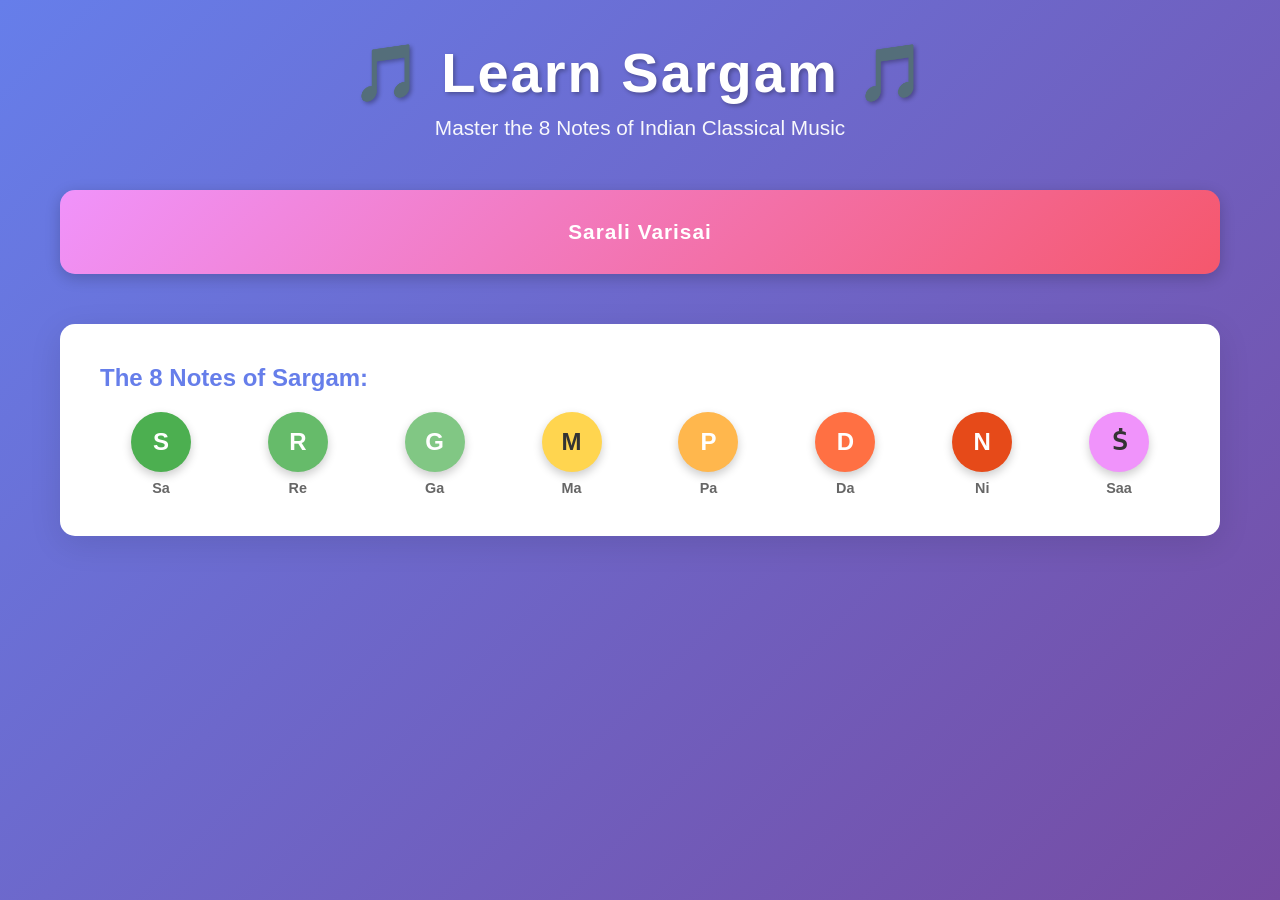
==== index.html @ 54e6c897 "Add files via upload" ====
<!DOCTYPE html>
<html lang="en">
<head>
    <meta charset="UTF-8">
    <meta name="viewport" content="width=device-width, initial-scale=1.0">
    <title>Music Notes - Learn Sargam</title>
    <link rel="stylesheet" href="styles.css">
</head>
<body>
    <div id="app">
        <!-- Home Page -->
        <div id="homePage" class="page active">
            <div class="home-container">
                <div class="header">
                    <h1>🎵 Learn Sargam 🎵</h1>
                    <p class="subtitle">Master the 8 Notes of Indian Classical Music</p>
                </div>

                <div class="lessons-grid" id="lessonsContainer">
                    <!-- Lessons will be loaded dynamically -->
                </div>

                <div class="notes-info">
                    <h3>The 8 Notes of Sargam:</h3>
                    <div class="notes-display">
                        <div class="note-label">
                            <span class="note-letter S">S</span>
                            <span class="note-name">Sa</span>
                        </div>
                        <div class="note-label">
                            <span class="note-letter R">R</span>
                            <span class="note-name">Re</span>
                        </div>
                        <div class="note-label">
                            <span class="note-letter G">G</span>
                            <span class="note-name">Ga</span>
                        </div>
                        <div class="note-label">
                            <span class="note-letter M">M</span>
                            <span class="note-name">Ma</span>
                        </div>
                        <div class="note-label">
                            <span class="note-letter P">P</span>
                            <span class="note-name">Pa</span>
                        </div>
                        <div class="note-label">
                            <span class="note-letter D">D</span>
                            <span class="note-name">Da</span>
                        </div>
                        <div class="note-label">
                            <span class="note-letter N">N</span>
                            <span class="note-name">Ni</span>
                        </div>
                        <div class="note-label">
                            <span class="note-letter Sa">Ṡ</span>
                            <span class="note-name">Saa</span>
                        </div>
                    </div>
                </div>
            </div>
        </div>

        <!-- Lesson Page -->
        <div id="lessonPage" class="page">
            <div class="lesson-header">
                <button class="back-btn" onclick="goHome()">← Back</button>
                <h2 id="lessonTitle"></h2>
                <div></div> <!-- spacer -->
            </div>

            <div class="lesson-container">
                <!-- Left: Text Content -->
                <div class="lesson-text-panel">
                    <h3>Notes Pattern</h3>
                    <div id="notesContent" class="notes-content">
                        <!-- Content will be loaded here -->
                    </div>
                </div>

                <!-- Right: Animation Panel -->
                <div class="lesson-animation-panel">
                    <div class="controls-panel">
                        <button id="playBtn" class="control-btn play-btn" onclick="togglePlay()">
                            <span class="btn-icon">▶</span> Play
                        </button>
                        <button id="stopBtn" class="control-btn stop-btn" onclick="stopPlay()">
                            <span class="btn-icon">⏹</span> Stop
                        </button>
                        <div class="toggle-controls">
                            <button id="soundToggle" class="toggle-btn active" onclick="toggleSound()">
                                <span class="btn-icon">🔊</span> Sound
                            </button>
                            <button id="voiceToggle" class="toggle-btn" onclick="toggleVoice()">
                                <span class="btn-icon">🎤</span> Voice
                            </button>
                        </div>
                    </div>

                    <div class="staff-container">
                        <div class="staff">
                            <div class="staff-line"></div>
                            <div class="staff-line"></div>
                            <div class="staff-line"></div>
                            <div class="staff-line"></div>
                            <div class="staff-line"></div>
                            <div class="staff-line"></div>
                            <div class="staff-line"></div>
                            <div class="staff-line"></div>
                        </div>
                        <div id="notesAnimation" class="notes-animation">
                            <!-- Animated notes will be placed here -->
                        </div>
                    </div>

                    <div class="progress-info">
                        <span id="progressText">Ready to learn</span>
                        <div class="progress-bar">
                            <div id="progressFill" class="progress-fill"></div>
                        </div>
                    </div>
                </div>
            </div>
        </div>
    </div>

    <script src="script.js"></script>
</body>
</html>
---- styles.css ----
* {
    margin: 0;
    padding: 0;
    box-sizing: border-box;
}

body {
    font-family: 'Segoe UI', Tahoma, Geneva, Verdana, sans-serif;
    background: linear-gradient(135deg, #667eea 0%, #764ba2 100%);
    min-height: 100vh;
    color: #333;
}

#app {
    width: 100%;
    min-height: 100vh;
}

.page {
    display: none;
    width: 100%;
    min-height: 100vh;
    animation: fadeIn 0.5s ease-in;
}

.page.active {
    display: block;
}

@keyframes fadeIn {
    from {
        opacity: 0;
        transform: translateY(20px);
    }
    to {
        opacity: 1;
        transform: translateY(0);
    }
}

/* HOME PAGE STYLES */
.home-container {
    max-width: 1200px;
    margin: 0 auto;
    padding: 40px 20px;
}

.header {
    text-align: center;
    color: white;
    margin-bottom: 50px;
    animation: slideDown 0.6s ease-out;
}

.header h1 {
    font-size: 3.5em;
    margin-bottom: 10px;
    text-shadow: 2px 2px 4px rgba(0, 0, 0, 0.3);
    letter-spacing: 2px;
}

.header .subtitle {
    font-size: 1.3em;
    opacity: 0.95;
    font-weight: 300;
}

@keyframes slideDown {
    from {
        opacity: 0;
        transform: translateY(-30px);
    }
    to {
        opacity: 1;
        transform: translateY(0);
    }
}

.lessons-grid {
    display: grid;
    grid-template-columns: repeat(auto-fit, minmax(250px, 1fr));
    gap: 20px;
    margin-bottom: 50px;
}

.lesson-btn {
    background: linear-gradient(135deg, #f093fb 0%, #f5576c 100%);
    color: white;
    border: none;
    padding: 30px;
    border-radius: 15px;
    font-size: 1.3em;
    font-weight: bold;
    cursor: pointer;
    transition: all 0.3s ease;
    box-shadow: 0 4px 15px rgba(0, 0, 0, 0.2);
    text-transform: capitalize;
    letter-spacing: 1px;
}

.lesson-btn:hover {
    transform: translateY(-5px);
    box-shadow: 0 8px 25px rgba(0, 0, 0, 0.3);
}

.lesson-btn:active {
    transform: translateY(-2px);
}

.notes-info {
    background: white;
    padding: 40px;
    border-radius: 15px;
    box-shadow: 0 8px 32px rgba(0, 0, 0, 0.1);
    animation: slideUp 0.6s ease-out 0.2s both;
}

@keyframes slideUp {
    from {
        opacity: 0;
        transform: translateY(30px);
    }
    to {
        opacity: 1;
        transform: translateY(0);
    }
}

.notes-info h3 {
    color: #667eea;
    margin-bottom: 20px;
    font-size: 1.5em;
}

.notes-display {
    display: grid;
    grid-template-columns: repeat(auto-fit, minmax(80px, 1fr));
    gap: 15px;
}

.note-label {
    display: flex;
    flex-direction: column;
    align-items: center;
    gap: 8px;
}

.note-letter {
    width: 60px;
    height: 60px;
    border-radius: 50%;
    display: flex;
    align-items: center;
    justify-content: center;
    color: white;
    font-weight: bold;
    font-size: 1.5em;
    box-shadow: 0 4px 10px rgba(0, 0, 0, 0.2);
    transition: transform 0.3s ease;
}

.note-letter:hover {
    transform: scale(1.1);
}

.note-letter.S {
    background: #4CAF50;
}

.note-letter.R {
    background: #66BB6A;
}

.note-letter.G {
    background: #81C784;
}

.note-letter.M {
    background: #FFD54F;
    color: #333;
}

.note-letter.P {
    background: #FFB74D;
    color: white;
}

.note-letter.D {
    background: #FF7043;
}

.note-letter.N {
    background: #E64A19;
}

.note-letter.Sa {
    background: #f093fb;
    color: #333;
}

.note-name {
    font-size: 0.9em;
    color: #666;
    font-weight: 600;
}

/* LESSON PAGE STYLES */
.lesson-header {
    background: white;
    padding: 20px 30px;
    display: flex;
    justify-content: space-between;
    align-items: center;
    box-shadow: 0 2px 10px rgba(0, 0, 0, 0.1);
}

.back-btn {
    background: #667eea;
    color: white;
    border: none;
    padding: 10px 20px;
    border-radius: 8px;
    cursor: pointer;
    font-size: 1em;
    font-weight: bold;
    transition: all 0.3s ease;
}

.back-btn:hover {
    background: #764ba2;
    transform: translateX(-3px);
}

.lesson-header h2 {
    color: #667eea;
    flex-grow: 1;
    text-align: center;
}

.lesson-container {
    display: grid;
    grid-template-columns: 0.8fr 2.2fr;
    gap: 20px;
    padding: 30px;
    max-width: 1600px;
    margin: 0 auto;
    min-height: calc(100vh - 80px);
}

.lesson-text-panel {
    background: white;
    padding: 30px;
    border-radius: 15px;
    box-shadow: 0 4px 15px rgba(0, 0, 0, 0.1);
    overflow-y: auto;
    max-height: calc(100vh - 110px);
}

.lesson-text-panel h3 {
    color: #667eea;
    margin-bottom: 20px;
    font-size: 1.3em;
}

.notes-content {
    font-size: 1.1em;
    line-height: 2.2;
    letter-spacing: 0.1em;
    font-family: 'Courier New', monospace;
    color: #333;
    word-spacing: 0.5em;
    font-weight: bold;
}

.note-line {
    padding: 8px 10px;
    border-radius: 5px;
    transition: all 0.3s ease;
}

.note-line.line-highlight {
    background: linear-gradient(90deg, #FFE082 0%, #FFD54F 100%);
    color: #333;
    font-weight: bold;
    box-shadow: 0 2px 8px rgba(255, 213, 79, 0.4);
}

.varisai-button-container {
    display: flex;
    justify-content: center;
}

.varisai-button {
    background: linear-gradient(135deg, #667eea 0%, #764ba2 100%);
    color: white;
    border: none;
    padding: 12px 24px;
    border-radius: 8px;
    font-size: 1.1em;
    font-weight: bold;
    cursor: pointer;
    transition: all 0.3s ease;
    box-shadow: 0 4px 15px rgba(102, 126, 234, 0.4);
    text-transform: capitalize;
    letter-spacing: 1px;
}

.varisai-button:hover {
    transform: translateY(-2px);
    box-shadow: 0 6px 20px rgba(102, 126, 234, 0.6);
    background: linear-gradient(135deg, #764ba2 0%, #667eea 100%);
}

.varisai-button:active {
    transform: translateY(0);
    box-shadow: 0 2px 10px rgba(102, 126, 234, 0.4);
}

.lesson-animation-panel {
    background: white;
    padding: 30px;
    border-radius: 15px;
    box-shadow: 0 4px 15px rgba(0, 0, 0, 0.1);
    display: flex;
    flex-direction: column;
    gap: 20px;
}

.controls-panel {
    display: flex;
    flex-direction: column;
    gap: 15px;
}

.control-btn {
    padding: 12px 20px;
    border: none;
    border-radius: 8px;
    font-size: 1em;
    font-weight: bold;
    cursor: pointer;
    transition: all 0.3s ease;
    color: white;
    display: flex;
    align-items: center;
    justify-content: center;
    gap: 8px;
}

.play-btn {
    background: linear-gradient(135deg, #4CAF50 0%, #45a049 100%);
    font-size: 1.1em;
}

.play-btn:hover {
    background: linear-gradient(135deg, #45a049 0%, #3d8b40 100%);
    transform: translateY(-2px);
}

.play-btn.playing {
    background: linear-gradient(135deg, #FF9800 0%, #F57C00 100%);
}

.stop-btn {
    background: linear-gradient(135deg, #f44336 0%, #d32f2f 100%);
}

.stop-btn:hover {
    background: linear-gradient(135deg, #d32f2f 0%, #b71c1c 100%);
    transform: translateY(-2px);
}

.toggle-controls {
    display: grid;
    grid-template-columns: 1fr 1fr;
    gap: 10px;
}

.toggle-btn {
    padding: 10px 15px;
    border: 2px solid #667eea;
    background: white;
    color: #667eea;
    border-radius: 8px;
    cursor: pointer;
    font-weight: bold;
    transition: all 0.3s ease;
    display: flex;
    align-items: center;
    justify-content: center;
    gap: 8px;
}

.toggle-btn.active {
    background: #667eea;
    color: white;
}

.toggle-btn:hover {
    transform: translateY(-2px);
}

.btn-icon {
    font-size: 1.2em;
}

.staff-container {
    flex-grow: 1;
    position: relative;
    background: #f9f9f9;
    border-radius: 10px;
    overflow: hidden;
    min-height: 350px;
    border: 2px solid #e0e0e0;
}

.staff {
    position: absolute;
    width: 100%;
    height: 100%;
    pointer-events: none;
}

.staff-line {
    position: absolute;
    width: 100%;
    height: 2px;
    background: #ddd;
}

.staff-line:nth-child(1) {
    top: 12.5%;
}
.staff-line:nth-child(2) {
    top: 25%;
}
.staff-line:nth-child(3) {
    top: 37.5%;
}
.staff-line:nth-child(4) {
    top: 50%;
}
.staff-line:nth-child(5) {
    top: 62.5%;
}
.staff-line:nth-child(6) {
    top: 75%;
}
.staff-line:nth-child(7) {
    top: 87.5%;
}
.staff-line:nth-child(8) {
    bottom: 0;
}

.notes-animation {
    position: absolute;
    width: 100%;
    height: 100%;
    padding: 30px;
}

.animated-note {
    position: absolute;
    width: 55px;
    height: 55px;
    border-radius: 50%;
    display: flex;
    align-items: center;
    justify-content: center;
    font-weight: 900;
    color: white;
    box-shadow: 0 2px 8px rgba(0, 0, 0, 0.2);
    border: 3px solid transparent;
    transition: all 0.2s ease;
    font-size: 2em;
    cursor: default;
    opacity: 0.6;
}

.animated-note.S { background: #4CAF50; color: white; }
.animated-note.R { background: #66BB6A; color: white; }
.animated-note.G { background: #81C784; color: white; }
.animated-note.M { background: #FFD54F; color: #333; }
.animated-note.P { background: #FFB74D; color: white; }
.animated-note.D { background: #FF7043; color: white; }
.animated-note.N { background: #E64A19; color: white; }
.animated-note.Sa { background: #9C27B0; color: white; }

.animated-note.highlight {
    border-color: #FFD700;
    box-shadow: 0 0 30px rgba(255, 215, 0, 1), 0 0 50px rgba(255, 215, 0, 0.6), 0 2px 8px rgba(0, 0, 0, 0.2);
    transform: scale(1.25);
    opacity: 1;
}

.progress-info {
    display: flex;
    flex-direction: column;
    gap: 10px;
}

#progressText {
    font-size: 0.9em;
    color: #666;
    font-weight: 600;
}

.progress-bar {
    width: 100%;
    height: 8px;
    background: #e0e0e0;
    border-radius: 4px;
    overflow: hidden;
}

.progress-fill {
    height: 100%;
    background: linear-gradient(90deg, #4CAF50 0%, #FFD54F 50%, #D32F2F 100%);
    width: 0%;
    transition: width 0.3s ease;
}

/* RESPONSIVE DESIGN */
@media (max-width: 1024px) {
    .lesson-container {
        grid-template-columns: 1fr;
    }

    .header h1 {
        font-size: 2.5em;
    }
}

@media (max-width: 768px) {
    .notes-display {
        grid-template-columns: repeat(4, 1fr);
    }

    .lesson-text-panel {
        max-height: 300px;
    }

    .notes-content {
        font-size: 1.02em;
        letter-spacing: 0.2em;
        word-spacing: 0.2em;
    }

    .animated-note {
        width: 40px;
        height: 40px;
        font-size: 1em;
    }
}

@media (max-width: 480px) {
    .header h1 {
        font-size: 2em;
    }

    .header .subtitle {
        font-size: 1em;
    }

    .notes-display {
        grid-template-columns: repeat(2, 1fr);
        gap: 10px;
    }

    .note-letter {
        width: 50px;
        height: 50px;
        font-size: 1.2em;
    }

    .control-btn {
        padding: 10px;
        font-size: 0.95em;
    }

    .toggle-controls {
        grid-template-columns: 1fr;
    }
}

/* SCROLLBAR STYLING */
::-webkit-scrollbar {
    width: 8px;
}

::-webkit-scrollbar-track {
    background: #f1f1f1;
    border-radius: 10px;
}

::-webkit-scrollbar-thumb {
    background: #667eea;
    border-radius: 10px;
}

::-webkit-scrollbar-thumb:hover {
    background: #764ba2;
}
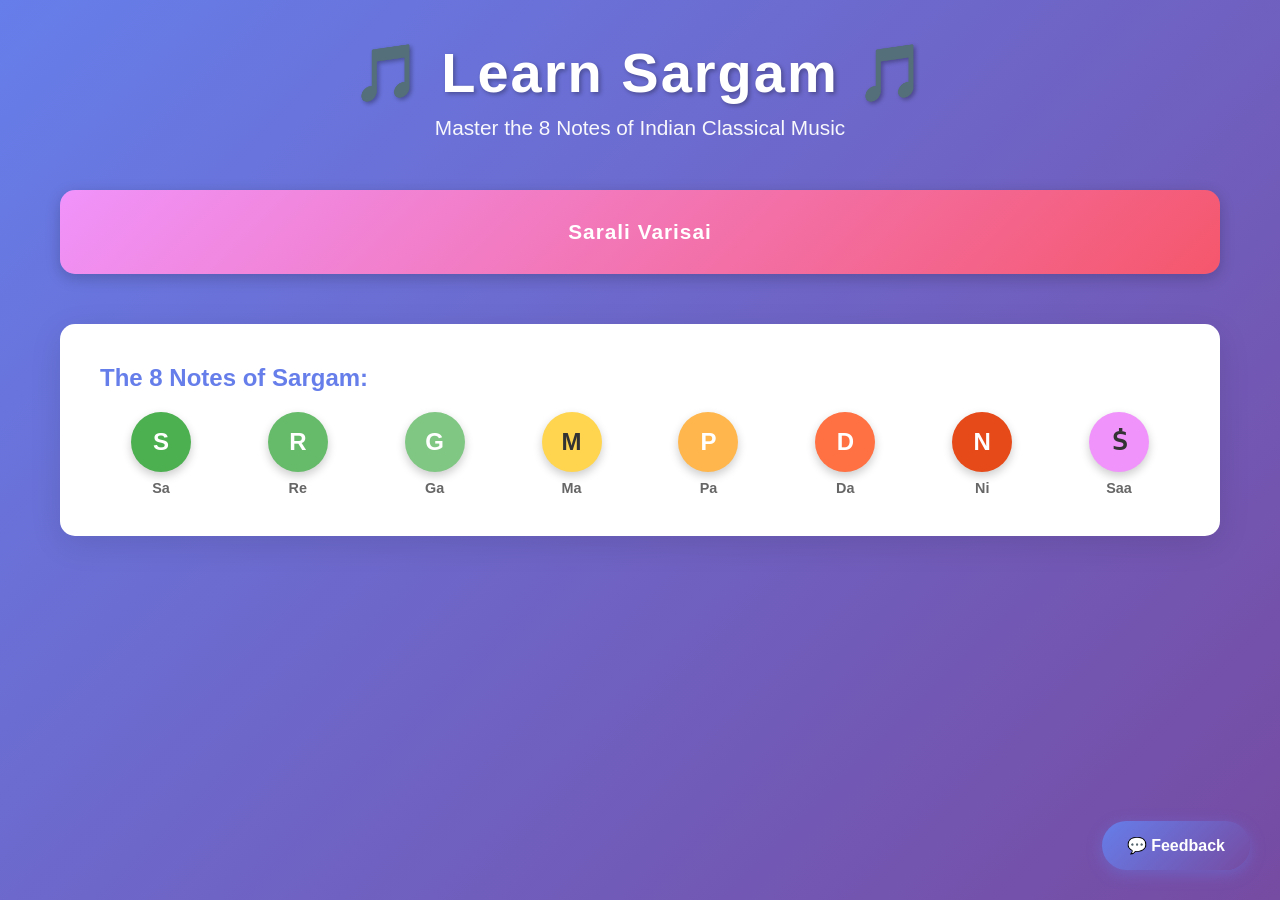
==== commit d390a283: "Add files via upload" ====
--- a/index.html
+++ b/index.html
@@ -123,6 +123,63 @@
         </div>
     </div>
 
+    <!-- Feedback Modal -->
+    <div id="feedbackModal" class="feedback-modal">
+        <div class="feedback-content">
+            <div class="feedback-header">
+                <h2>📝 Send Your Feedback</h2>
+                <button class="feedback-close" onclick="closeFeedback()">×</button>
+            </div>
+            
+            <div class="feedback-body">
+                <!-- Name Section -->
+                <div class="feedback-section">
+                    <label for="feedbackName">Your Name:</label>
+                    <input type="text" id="feedbackName" placeholder="Enter your name">
+                </div>
+
+                <!-- Rating Section -->
+                <div class="feedback-section">
+                    <label>How would you rate this app? ⭐</label>
+                    <div class="rating-stars">
+                        <button class="star" onclick="setRating(1)" data-rating="1">★</button>
+                        <button class="star" onclick="setRating(2)" data-rating="2">★</button>
+                        <button class="star" onclick="setRating(3)" data-rating="3">★</button>
+                        <button class="star" onclick="setRating(4)" data-rating="4">★</button>
+                        <button class="star" onclick="setRating(5)" data-rating="5">★</button>
+                    </div>
+                    <span id="ratingDisplay" class="rating-display">Select a rating</span>
+                </div>
+                
+                <!-- Feedback Text -->
+                <div class="feedback-section">
+                    <label for="feedbackText">Your Feedback:</label>
+                    <textarea id="feedbackText" placeholder="Tell us what you think... (optional)" rows="5"></textarea>
+                </div>
+                
+                <!-- Email (Optional) -->
+                <div class="feedback-section">
+                    <label for="feedbackEmail">Your Email (optional):</label>
+                    <input type="email" id="feedbackEmail" placeholder="yourname@example.com">
+                </div>
+
+                <!-- Previous Feedback Display -->
+                <div class="feedback-section" id="feedbackListSection" style="display: none;">
+                    <label>� What Others Say:</label>
+                    <div id="feedbackList" class="feedback-list"></div>
+                </div>
+            </div>
+            
+            <div class="feedback-footer">
+                <button class="feedback-btn cancel" onclick="closeFeedback()">Cancel</button>
+                <button class="feedback-btn submit" onclick="submitFeedback()">Submit Feedback</button>
+            </div>
+        </div>
+    </div>
+
+    <!-- Floating Feedback Button -->
+    <button id="feedbackBtn" class="floating-feedback-btn" onclick="openFeedback()">💬 Feedback</button>
+
     <script src="script.js"></script>
 </body>
 </html>
--- a/styles.css
+++ b/styles.css
@@ -599,6 +599,341 @@
     border-radius: 10px;
 }
 
+/* FEEDBACK SECTION */
+.floating-feedback-btn {
+    position: fixed;
+    bottom: 30px;
+    right: 30px;
+    background: linear-gradient(135deg, #667eea 0%, #764ba2 100%);
+    color: white;
+    border: none;
+    padding: 15px 25px;
+    border-radius: 50px;
+    font-size: 1em;
+    font-weight: bold;
+    cursor: pointer;
+    box-shadow: 0 4px 15px rgba(102, 126, 234, 0.4);
+    transition: all 0.3s ease;
+    z-index: 900;
+}
+
+.floating-feedback-btn:hover {
+    transform: translateY(-3px);
+    box-shadow: 0 6px 20px rgba(102, 126, 234, 0.6);
+}
+
+.floating-feedback-btn:active {
+    transform: translateY(-1px);
+}
+
+.feedback-modal {
+    display: none;
+    position: fixed;
+    top: 0;
+    left: 0;
+    right: 0;
+    bottom: 0;
+    background: rgba(0, 0, 0, 0.5);
+    z-index: 1000;
+    align-items: center;
+    justify-content: center;
+    padding: 20px;
+}
+
+.feedback-modal.active {
+    display: flex;
+}
+
+.feedback-content {
+    background: white;
+    border-radius: 15px;
+    max-width: 500px;
+    width: 100%;
+    box-shadow: 0 10px 40px rgba(0, 0, 0, 0.3);
+    animation: slideUp 0.3s ease-out;
+}
+
+@keyframes slideUp {
+    from {
+        opacity: 0;
+        transform: translateY(30px);
+    }
+    to {
+        opacity: 1;
+        transform: translateY(0);
+    }
+}
+
+.feedback-header {
+    background: linear-gradient(135deg, #667eea 0%, #764ba2 100%);
+    color: white;
+    padding: 25px;
+    border-radius: 15px 15px 0 0;
+    display: flex;
+    justify-content: space-between;
+    align-items: center;
+}
+
+.feedback-header h2 {
+    margin: 0;
+    font-size: 1.5em;
+}
+
+.feedback-close {
+    background: none;
+    border: none;
+    color: white;
+    font-size: 2em;
+    cursor: pointer;
+    padding: 0;
+    width: 40px;
+    height: 40px;
+    display: flex;
+    align-items: center;
+    justify-content: center;
+    transition: transform 0.2s;
+}
+
+.feedback-close:hover {
+    transform: rotate(90deg);
+}
+
+.feedback-body {
+    padding: 30px;
+}
+
+.feedback-section {
+    margin-bottom: 25px;
+}
+
+.feedback-section label {
+    display: block;
+    margin-bottom: 10px;
+    font-weight: 600;
+    color: #333;
+    font-size: 1.05em;
+}
+
+.rating-stars {
+    display: flex;
+    gap: 10px;
+    margin-bottom: 10px;
+}
+
+.star {
+    background: none;
+    border: 2px solid #ddd;
+    color: #ddd;
+    font-size: 2.5em;
+    width: 50px;
+    height: 50px;
+    border-radius: 50%;
+    cursor: pointer;
+    transition: all 0.2s ease;
+    display: flex;
+    align-items: center;
+    justify-content: center;
+    padding: 0;
+}
+
+.star:hover {
+    transform: scale(1.1);
+    border-color: #667eea;
+    color: #667eea;
+}
+
+.star.active {
+    background: linear-gradient(135deg, #667eea 0%, #764ba2 100%);
+    color: white;
+    border-color: #667eea;
+}
+
+.rating-display {
+    display: inline-block;
+    font-size: 0.95em;
+    color: #666;
+    margin-top: 5px;
+}
+
+#feedbackText {
+    width: 100%;
+    padding: 12px;
+    border: 2px solid #ddd;
+    border-radius: 8px;
+    font-family: inherit;
+    font-size: 1em;
+    resize: vertical;
+    transition: border-color 0.2s;
+}
+
+#feedbackText:focus {
+    outline: none;
+    border-color: #667eea;
+}
+
+#feedbackName {
+    width: 100%;
+    padding: 12px;
+    border: 2px solid #ddd;
+    border-radius: 8px;
+    font-size: 1em;
+    transition: border-color 0.2s;
+}
+
+#feedbackName:focus {
+    outline: none;
+    border-color: #667eea;
+}
+
+#feedbackEmail {
+    width: 100%;
+    padding: 12px;
+    border: 2px solid #ddd;
+    border-radius: 8px;
+    font-size: 1em;
+    transition: border-color 0.2s;
+}
+
+#feedbackEmail:focus {
+    outline: none;
+    border-color: #667eea;
+}
+
+.feedback-footer {
+    padding: 20px 30px;
+    border-top: 1px solid #eee;
+    display: flex;
+    gap: 10px;
+    justify-content: flex-end;
+}
+
+.feedback-btn {
+    padding: 12px 24px;
+    border: none;
+    border-radius: 8px;
+    font-weight: 600;
+    font-size: 1em;
+    cursor: pointer;
+    transition: all 0.2s ease;
+}
+
+.feedback-btn.cancel {
+    background: #f0f0f0;
+    color: #333;
+}
+
+.feedback-btn.cancel:hover {
+    background: #e0e0e0;
+}
+
+.feedback-btn.submit {
+    background: linear-gradient(135deg, #667eea 0%, #764ba2 100%);
+    color: white;
+    box-shadow: 0 4px 15px rgba(102, 126, 234, 0.3);
+}
+
+.feedback-btn.submit:hover {
+    transform: translateY(-2px);
+    box-shadow: 0 6px 20px rgba(102, 126, 234, 0.4);
+}
+
+.feedback-btn.submit:active {
+    transform: translateY(0);
+}
+
+/* Success Message */
+.feedback-success {
+    position: fixed;
+    top: 20px;
+    right: 20px;
+    background: #51cf66;
+    color: white;
+    padding: 15px 25px;
+    border-radius: 8px;
+    box-shadow: 0 4px 15px rgba(81, 207, 102, 0.4);
+    animation: slideInRight 0.3s ease-out;
+    z-index: 1100;
+}
+
+@keyframes slideInRight {
+    from {
+        opacity: 0;
+        transform: translateX(100px);
+    }
+    to {
+        opacity: 1;
+        transform: translateX(0);
+    }
+}
+
+.feedback-list {
+    max-height: 300px;
+    overflow-y: auto;
+    background: #f9f9f9;
+    border-radius: 8px;
+    padding: 12px;
+    margin-top: 10px;
+}
+
+.feedback-item {
+    background: white;
+    border: 1px solid #eee;
+    border-radius: 8px;
+    padding: 12px;
+    margin-bottom: 10px;
+    border-left: 4px solid #667eea;
+    transition: all 0.2s ease;
+}
+
+.feedback-item:hover {
+    box-shadow: 0 2px 8px rgba(102, 126, 234, 0.1);
+}
+
+.feedback-item-header {
+    display: flex;
+    justify-content: space-between;
+    align-items: center;
+    margin-bottom: 8px;
+}
+
+.feedback-stars {
+    color: #FFD700;
+    font-size: 1.1em;
+    font-weight: bold;
+}
+
+.feedback-timestamp {
+    font-size: 0.85em;
+    color: #999;
+}
+
+.feedback-name {
+    font-size: 0.95em;
+    color: #333;
+    font-weight: 600;
+    margin-bottom: 8px;
+}
+
+.feedback-message {
+    color: #555;
+    font-size: 0.95em;
+    margin-bottom: 8px;
+    line-height: 1.4;
+    word-wrap: break-word;
+}
+
+.feedback-email {
+    font-size: 0.9em;
+    color: #667eea;
+    font-style: italic;
+}
+
+.feedback-page {
+    font-size: 0.85em;
+    color: #888;
+    margin-top: 5px;
+}
+
 ::-webkit-scrollbar-thumb:hover {
     background: #764ba2;
 }
